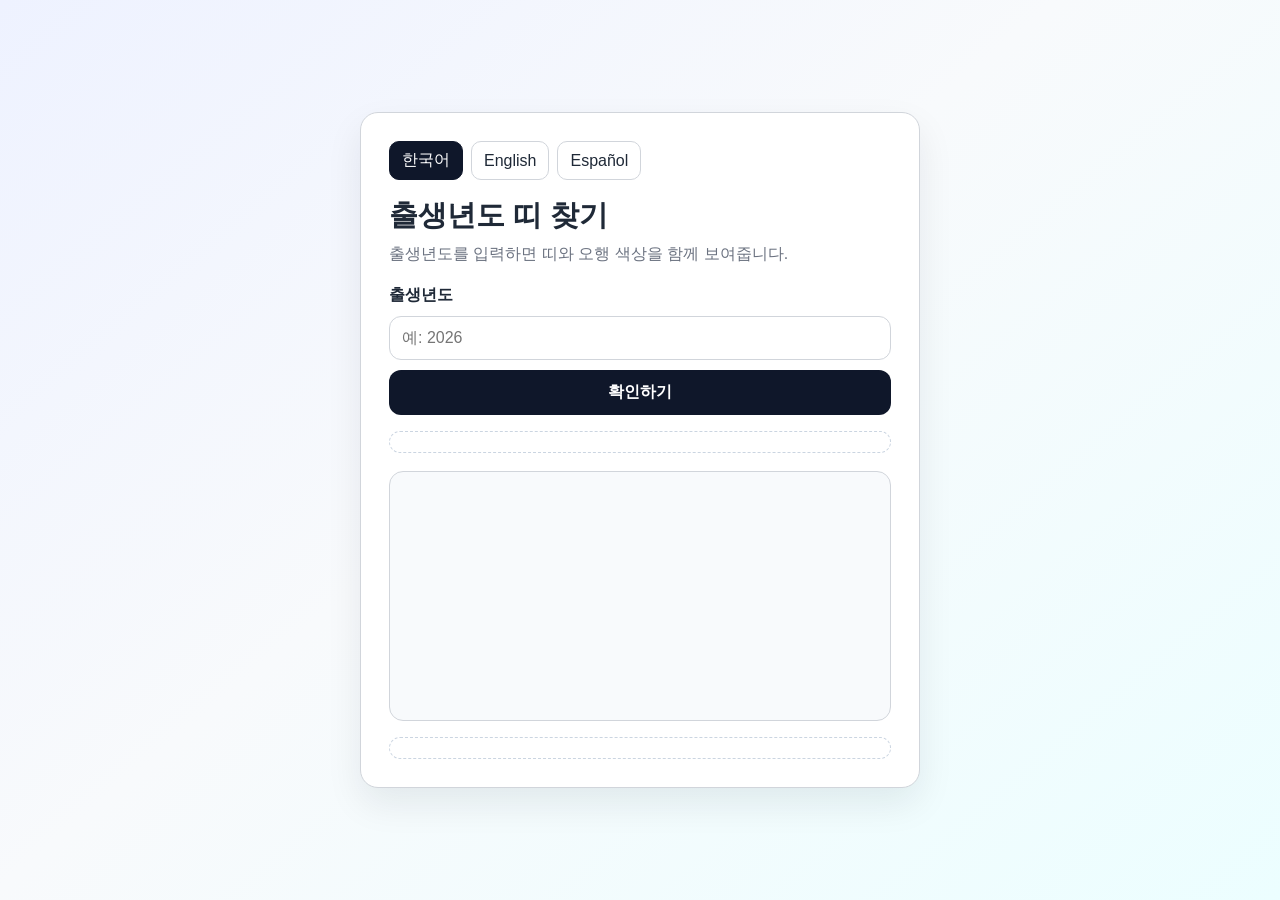
==== index.html @ 11c25127 "Add Google AdSense integration and ad slots" ====
<!doctype html>
<html lang="ko">
<head>
  <meta charset="UTF-8">
  <meta name="viewport" content="width=device-width, initial-scale=1.0">
  <meta name="google-adsense-account" content="ca-pub-1729963445470866">
  <script async src="https://pagead2.googlesyndication.com/pagead/js/adsbygoogle.js?client=ca-pub-1729963445470866" crossorigin="anonymous"></script>
  <title>띠 찾기</title>
  <link rel="stylesheet" href="style.css">
</head>
<body>
  <main class="app">
    <div class="lang-switch" role="group" aria-label="Language switcher">
      <button type="button" class="lang-btn active" data-lang="ko">한국어</button>
      <button type="button" class="lang-btn" data-lang="en">English</button>
      <button type="button" class="lang-btn" data-lang="es">Español</button>
    </div>

    <h1 id="titleText">출생년도 띠 찾기</h1>
    <p id="descText" class="desc">출생년도를 입력하면 띠와 오행 색상을 함께 보여줍니다.</p>

    <form id="zodiacForm" class="form">
      <label id="yearLabel" for="birthYear">출생년도</label>
      <input id="birthYear" name="birthYear" type="text" inputmode="numeric" placeholder="예: 2026" required>
      <button id="submitBtn" class="submit-btn" type="submit">확인하기</button>
    </form>

    <section class="ad-wrap" aria-label="Advertisement">
      <ins class="adsbygoogle"
           style="display:block"
           data-ad-client="ca-pub-1729963445470866"
           data-ad-slot="0000000000"
           data-ad-format="auto"
           data-full-width-responsive="true"></ins>
    </section>

    <section id="result" class="result" aria-live="polite"></section>

    <section class="ad-wrap" aria-label="Advertisement">
      <ins class="adsbygoogle"
           style="display:block"
           data-ad-client="ca-pub-1729963445470866"
           data-ad-slot="0000000000"
           data-ad-format="auto"
           data-full-width-responsive="true"></ins>
    </section>
  </main>

  <script src="main.js"></script>
</body>
</html>
---- style.css ----
:root {
  --bg: #f5f7fb;
  --card: #ffffff;
  --text: #1f2937;
  --muted: #6b7280;
  --line: #d1d5db;
}

* {
  box-sizing: border-box;
}

body {
  margin: 0;
  min-height: 100vh;
  display: grid;
  place-items: center;
  padding: 24px;
  font-family: "Noto Sans KR", sans-serif;
  color: var(--text);
  background: linear-gradient(140deg, #eef2ff, #f8fafc 45%, #ecfeff);
}

.app {
  width: min(560px, 100%);
  background: var(--card);
  border: 1px solid var(--line);
  border-radius: 18px;
  padding: 28px;
  box-shadow: 0 16px 36px rgba(15, 23, 42, 0.08);
}

.lang-switch {
  display: flex;
  gap: 8px;
  margin-bottom: 16px;
}

.lang-btn {
  font: inherit;
  border: 1px solid var(--line);
  background: #fff;
  color: var(--text);
  border-radius: 10px;
  padding: 8px 12px;
  cursor: pointer;
}

.lang-btn.active {
  background: #0f172a;
  color: #fff;
  border-color: #0f172a;
}

h1 {
  margin: 0 0 8px;
  font-size: 1.8rem;
}

.desc {
  margin: 0 0 20px;
  color: var(--muted);
}

.form {
  display: grid;
  gap: 10px;
}

label {
  font-weight: 600;
}

input,
.submit-btn {
  font: inherit;
  padding: 12px;
  border-radius: 12px;
}

input {
  border: 1px solid var(--line);
}

#birthYear::selection {
  background: #2563eb;
  color: #ffffff;
}

.submit-btn {
  border: none;
  background: #0f172a;
  color: #fff;
  font-weight: 700;
  cursor: pointer;
}

.result {
  margin-top: 18px;
  border: 1px solid var(--line);
  border-radius: 14px;
  min-height: 250px;
  padding: 16px;
  background: #f8fafc;
}

.result-content {
  display: grid;
  grid-template-columns: minmax(200px, 240px) 1fr;
  gap: 16px;
  align-items: center;
}

.animal-figure {
  width: 100%;
  aspect-ratio: 1 / 1;
  overflow: hidden;
  padding: 10px;
  border-radius: 16px;
  background: rgba(255, 255, 255, 0.95);
  border: 1px solid rgba(255, 255, 255, 0.9);
  box-shadow: 0 10px 20px rgba(15, 23, 42, 0.1);
}

.animal-figure img {
  width: 100%;
  height: 100%;
  object-fit: contain;
  object-position: center;
  display: block;
}

.zodiac-name {
  margin: 0;
  font-size: 1.35rem;
  font-weight: 700;
}

.result-meta {
  display: grid;
  gap: 8px;
}

.color-tag {
  margin-top: 8px;
  display: inline-block;
  padding: 6px 10px;
  border-radius: 999px;
  color: #fff;
  font-weight: 600;
}

.result small {
  display: block;
  color: var(--muted);
}

@media (max-width: 640px) {
  .result {
    min-height: 0;
  }

  .result-content {
    grid-template-columns: 1fr;
  }

  .animal-figure {
    max-width: 280px;
    margin-inline: auto;
  }
}

.ad-wrap {
  margin-top: 16px;
  padding: 10px;
  border: 1px dashed #cbd5e1;
  border-radius: 12px;
  background: rgba(255, 255, 255, 0.65);
}
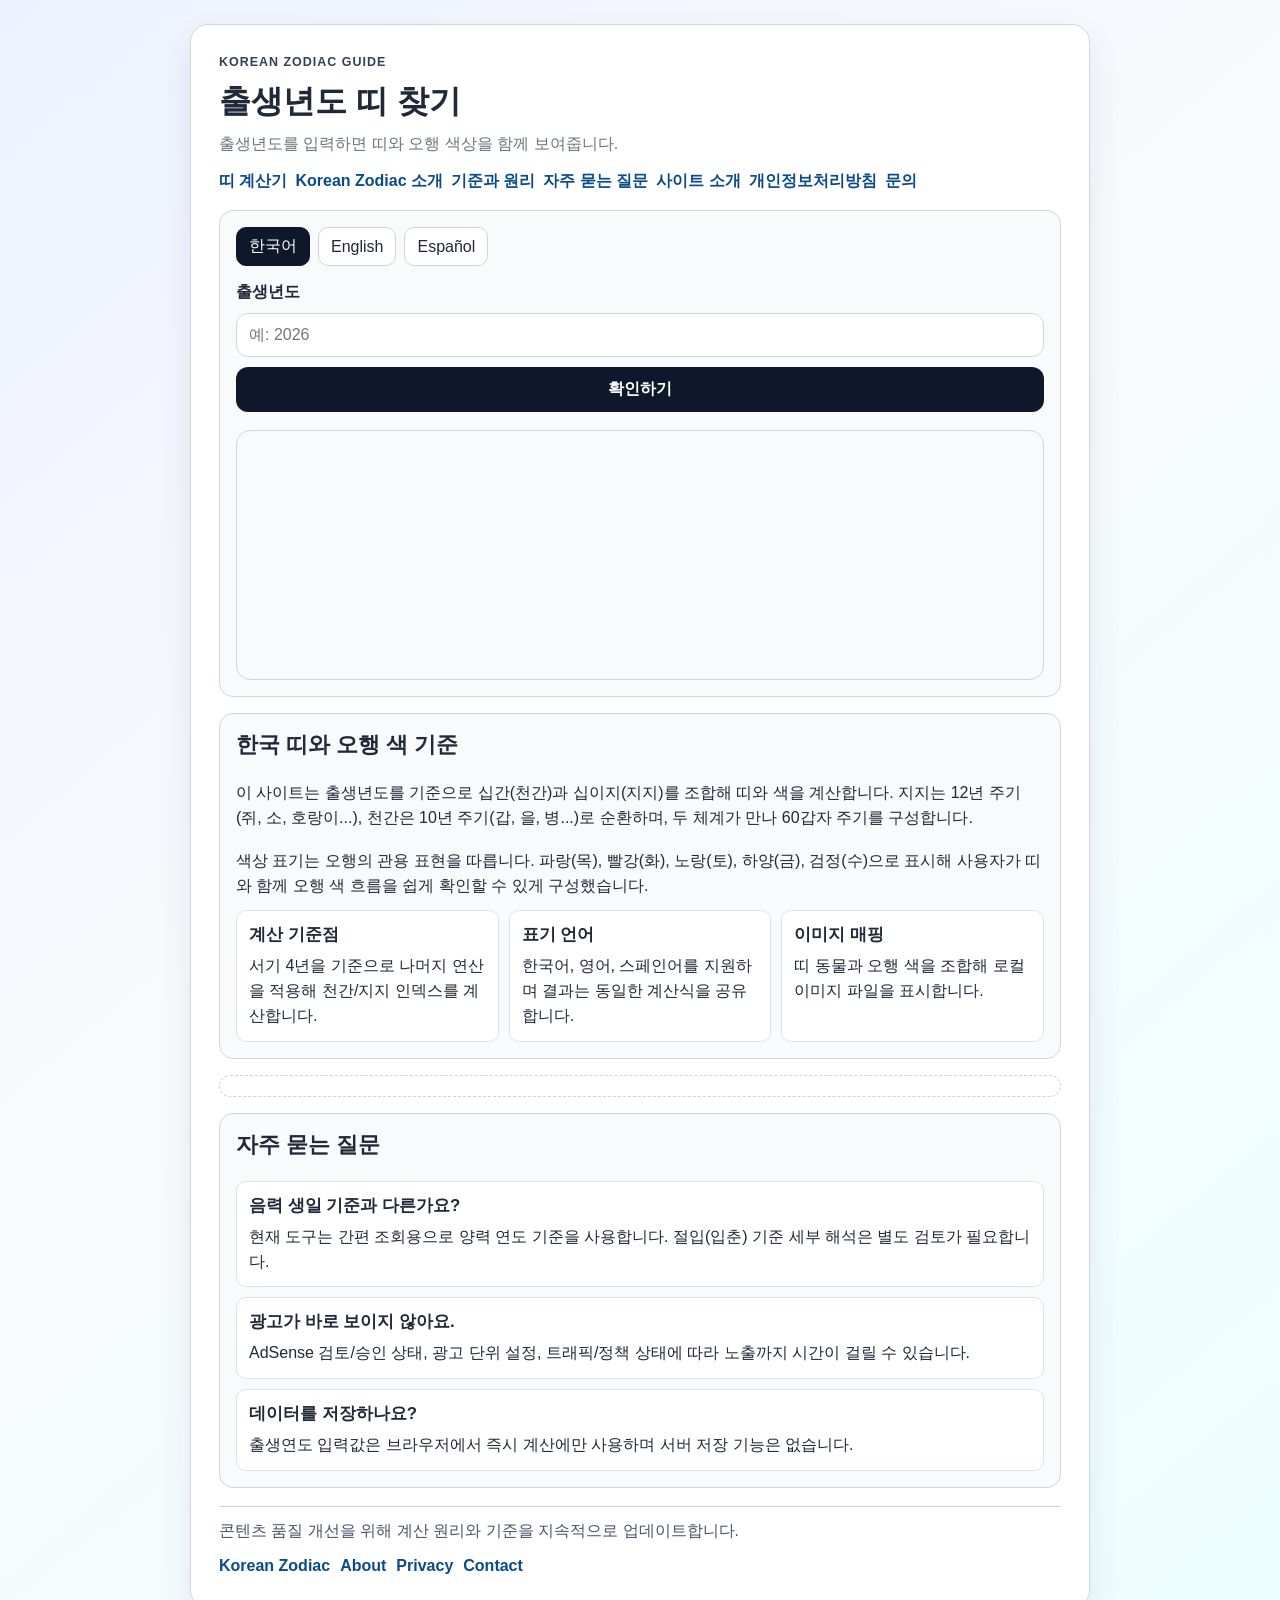
==== commit 7830d873: "Add Korean zodiac intro page and content quality pages" ====
--- a/index.html
+++ b/index.html
@@ -3,27 +3,71 @@
 <head>
   <meta charset="UTF-8">
   <meta name="viewport" content="width=device-width, initial-scale=1.0">
+  <meta name="description" content="출생연도로 한국 띠(12지)와 오행 색을 확인하고, 계산 원리와 기준 연도표까지 한 번에 보는 Korean Zodiac 안내 사이트입니다.">
   <meta name="google-adsense-account" content="ca-pub-1729963445470866">
   <script async src="https://pagead2.googlesyndication.com/pagead/js/adsbygoogle.js?client=ca-pub-1729963445470866" crossorigin="anonymous"></script>
-  <title>띠 찾기</title>
+  <title>한국 띠 찾기 | Korean Zodiac</title>
   <link rel="stylesheet" href="style.css">
 </head>
 <body>
   <main class="app">
-    <div class="lang-switch" role="group" aria-label="Language switcher">
-      <button type="button" class="lang-btn active" data-lang="ko">한국어</button>
-      <button type="button" class="lang-btn" data-lang="en">English</button>
-      <button type="button" class="lang-btn" data-lang="es">Español</button>
-    </div>
+    <header class="site-header">
+      <p class="eyebrow">Korean Zodiac Guide</p>
+      <h1 id="titleText">출생년도 띠 찾기</h1>
+      <p id="descText" class="desc">출생년도를 입력하면 띠와 오행 색상을 함께 보여줍니다.</p>
+      <nav class="top-nav" aria-label="Main">
+        <a href="#finder">띠 계산기</a>
+        <a href="korean-zodiac.html">Korean Zodiac 소개</a>
+        <a href="#guide">기준과 원리</a>
+        <a href="#faq">자주 묻는 질문</a>
+        <a href="about.html">사이트 소개</a>
+        <a href="privacy.html">개인정보처리방침</a>
+        <a href="contact.html">문의</a>
+      </nav>
+    </header>
 
-    <h1 id="titleText">출생년도 띠 찾기</h1>
-    <p id="descText" class="desc">출생년도를 입력하면 띠와 오행 색상을 함께 보여줍니다.</p>
+    <section id="finder" class="panel">
+      <div class="lang-switch" role="group" aria-label="Language switcher">
+        <button type="button" class="lang-btn active" data-lang="ko">한국어</button>
+        <button type="button" class="lang-btn" data-lang="en">English</button>
+        <button type="button" class="lang-btn" data-lang="es">Español</button>
+      </div>
 
-    <form id="zodiacForm" class="form">
-      <label id="yearLabel" for="birthYear">출생년도</label>
-      <input id="birthYear" name="birthYear" type="text" inputmode="numeric" placeholder="예: 2026" required>
-      <button id="submitBtn" class="submit-btn" type="submit">확인하기</button>
-    </form>
+      <form id="zodiacForm" class="form">
+        <label id="yearLabel" for="birthYear">출생년도</label>
+        <input id="birthYear" name="birthYear" type="text" inputmode="numeric" placeholder="예: 2026" required>
+        <button id="submitBtn" class="submit-btn" type="submit">확인하기</button>
+      </form>
+
+      <section id="result" class="result" aria-live="polite"></section>
+    </section>
+
+    <section id="guide" class="panel info-block">
+      <h2>한국 띠와 오행 색 기준</h2>
+      <p>
+        이 사이트는 출생년도를 기준으로 십간(천간)과 십이지(지지)를 조합해 띠와 색을 계산합니다.
+        지지는 12년 주기(쥐, 소, 호랑이...), 천간은 10년 주기(갑, 을, 병...)로 순환하며,
+        두 체계가 만나 60갑자 주기를 구성합니다.
+      </p>
+      <p>
+        색상 표기는 오행의 관용 표현을 따릅니다. 파랑(목), 빨강(화), 노랑(토), 하양(금), 검정(수)으로
+        표시해 사용자가 띠와 함께 오행 색 흐름을 쉽게 확인할 수 있게 구성했습니다.
+      </p>
+      <div class="mini-grid">
+        <article>
+          <h3>계산 기준점</h3>
+          <p>서기 4년을 기준으로 나머지 연산을 적용해 천간/지지 인덱스를 계산합니다.</p>
+        </article>
+        <article>
+          <h3>표기 언어</h3>
+          <p>한국어, 영어, 스페인어를 지원하며 결과는 동일한 계산식을 공유합니다.</p>
+        </article>
+        <article>
+          <h3>이미지 매핑</h3>
+          <p>띠 동물과 오행 색을 조합해 로컬 이미지 파일을 표시합니다.</p>
+        </article>
+      </div>
+    </section>
 
     <section class="ad-wrap" aria-label="Advertisement">
       <ins class="adsbygoogle"
@@ -34,16 +78,33 @@
            data-full-width-responsive="true"></ins>
     </section>
 
-    <section id="result" class="result" aria-live="polite"></section>
+    <section id="faq" class="panel info-block">
+      <h2>자주 묻는 질문</h2>
+      <div class="faq-list">
+        <article>
+          <h3>음력 생일 기준과 다른가요?</h3>
+          <p>현재 도구는 간편 조회용으로 양력 연도 기준을 사용합니다. 절입(입춘) 기준 세부 해석은 별도 검토가 필요합니다.</p>
+        </article>
+        <article>
+          <h3>광고가 바로 보이지 않아요.</h3>
+          <p>AdSense 검토/승인 상태, 광고 단위 설정, 트래픽/정책 상태에 따라 노출까지 시간이 걸릴 수 있습니다.</p>
+        </article>
+        <article>
+          <h3>데이터를 저장하나요?</h3>
+          <p>출생연도 입력값은 브라우저에서 즉시 계산에만 사용하며 서버 저장 기능은 없습니다.</p>
+        </article>
+      </div>
+    </section>
 
-    <section class="ad-wrap" aria-label="Advertisement">
-      <ins class="adsbygoogle"
-           style="display:block"
-           data-ad-client="ca-pub-1729963445470866"
-           data-ad-slot="0000000000"
-           data-ad-format="auto"
-           data-full-width-responsive="true"></ins>
-    </section>
+    <footer class="site-footer">
+      <p>콘텐츠 품질 개선을 위해 계산 원리와 기준을 지속적으로 업데이트합니다.</p>
+      <p>
+        <a href="korean-zodiac.html">Korean Zodiac</a>
+        <a href="about.html">About</a>
+        <a href="privacy.html">Privacy</a>
+        <a href="contact.html">Contact</a>
+      </p>
+    </footer>
   </main>
 
   <script src="main.js"></script>
--- a/style.css
+++ b/style.css
@@ -4,6 +4,8 @@
   --text: #1f2937;
   --muted: #6b7280;
   --line: #d1d5db;
+  --primary: #0f172a;
+  --soft: #f8fafc;
 }
 
 * {
@@ -13,8 +15,6 @@
 body {
   margin: 0;
   min-height: 100vh;
-  display: grid;
-  place-items: center;
   padding: 24px;
   font-family: "Noto Sans KR", sans-serif;
   color: var(--text);
@@ -22,12 +22,72 @@
 }
 
 .app {
-  width: min(560px, 100%);
+  width: min(900px, 100%);
+  margin: 0 auto;
   background: var(--card);
   border: 1px solid var(--line);
   border-radius: 18px;
   padding: 28px;
   box-shadow: 0 16px 36px rgba(15, 23, 42, 0.08);
+}
+
+.site-header {
+  margin-bottom: 18px;
+}
+
+.eyebrow {
+  margin: 0 0 8px;
+  font-size: 0.78rem;
+  letter-spacing: 0.08em;
+  text-transform: uppercase;
+  color: #334155;
+  font-weight: 700;
+}
+
+h1 {
+  margin: 0 0 8px;
+  font-size: 2rem;
+}
+
+h2 {
+  margin: 0 0 10px;
+  font-size: 1.35rem;
+}
+
+h3 {
+  margin: 0 0 8px;
+  font-size: 1.05rem;
+}
+
+p {
+  margin: 0;
+  line-height: 1.55;
+}
+
+.desc {
+  margin: 0 0 14px;
+  color: var(--muted);
+}
+
+.top-nav {
+  display: flex;
+  flex-wrap: wrap;
+  gap: 8px;
+}
+
+.top-nav a,
+.site-footer a {
+  text-decoration: none;
+  color: #0b4a8b;
+  font-weight: 600;
+}
+
+.panel {
+  border: 1px solid var(--line);
+  border-radius: 14px;
+  background: var(--soft);
+  padding: 16px;
+  margin-top: 16px;
 }
 
 .lang-switch {
@@ -47,19 +107,9 @@
 }
 
 .lang-btn.active {
-  background: #0f172a;
+  background: var(--primary);
   color: #fff;
-  border-color: #0f172a;
-}
-
-h1 {
-  margin: 0 0 8px;
-  font-size: 1.8rem;
-}
-
-.desc {
-  margin: 0 0 20px;
-  color: var(--muted);
+  border-color: var(--primary);
 }
 
 .form {
@@ -89,7 +139,7 @@
 
 .submit-btn {
   border: none;
-  background: #0f172a;
+  background: var(--primary);
   color: #fff;
   font-weight: 700;
   cursor: pointer;
@@ -106,7 +156,7 @@
 
 .result-content {
   display: grid;
-  grid-template-columns: minmax(200px, 240px) 1fr;
+  grid-template-columns: minmax(220px, 260px) 1fr;
   gap: 16px;
   align-items: center;
 }
@@ -155,19 +205,32 @@
   color: var(--muted);
 }
 
-@media (max-width: 640px) {
-  .result {
-    min-height: 0;
-  }
-
-  .result-content {
-    grid-template-columns: 1fr;
-  }
-
-  .animal-figure {
-    max-width: 280px;
-    margin-inline: auto;
-  }
+.info-block {
+  display: grid;
+  gap: 12px;
+}
+
+.info-block p + p {
+  margin-top: 6px;
+}
+
+.mini-grid {
+  display: grid;
+  gap: 10px;
+  grid-template-columns: repeat(3, minmax(0, 1fr));
+}
+
+.mini-grid article,
+.faq-list article {
+  border: 1px solid #dbe3ef;
+  background: #ffffff;
+  border-radius: 10px;
+  padding: 12px;
+}
+
+.faq-list {
+  display: grid;
+  gap: 10px;
 }
 
 .ad-wrap {
@@ -177,3 +240,57 @@
   border-radius: 12px;
   background: rgba(255, 255, 255, 0.65);
 }
+
+.site-footer {
+  margin-top: 18px;
+  padding-top: 12px;
+  border-top: 1px solid var(--line);
+  display: grid;
+  gap: 10px;
+}
+
+.site-footer p {
+  display: flex;
+  flex-wrap: wrap;
+  gap: 10px;
+  color: #475569;
+}
+
+.muted {
+  color: var(--muted);
+}
+
+.subpage h1 {
+  margin-bottom: 10px;
+}
+
+@media (max-width: 760px) {
+  body {
+    padding: 12px;
+  }
+
+  .app {
+    padding: 18px;
+  }
+
+  h1 {
+    font-size: 1.6rem;
+  }
+
+  .result {
+    min-height: 0;
+  }
+
+  .result-content {
+    grid-template-columns: 1fr;
+  }
+
+  .animal-figure {
+    max-width: 320px;
+    margin-inline: auto;
+  }
+
+  .mini-grid {
+    grid-template-columns: 1fr;
+  }
+}
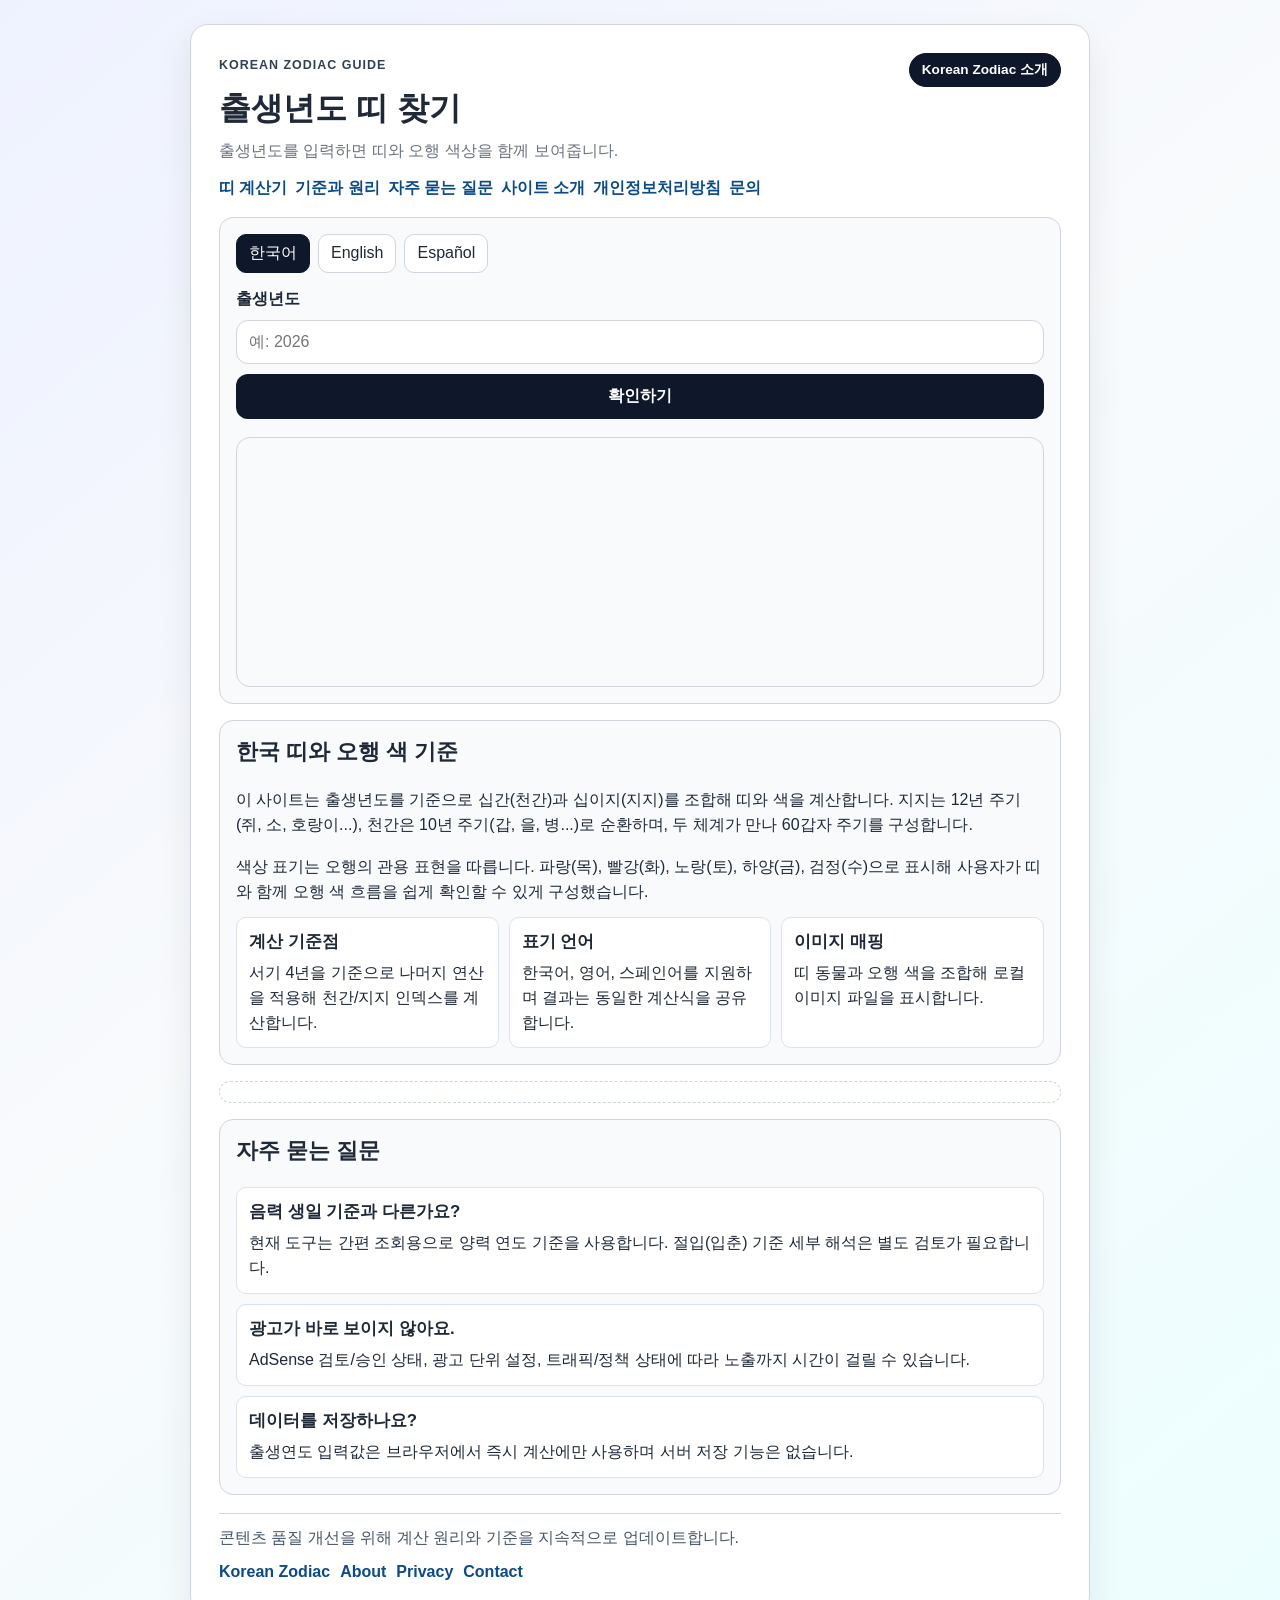
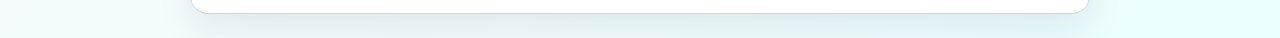
==== commit fded5802: "Move Korean zodiac intro link to top-right header" ====
--- a/index.html
+++ b/index.html
@@ -12,12 +12,14 @@
 <body>
   <main class="app">
     <header class="site-header">
-      <p class="eyebrow">Korean Zodiac Guide</p>
+      <div class="header-top">
+        <p class="eyebrow">Korean Zodiac Guide</p>
+        <a class="top-corner-link" href="korean-zodiac.html">Korean Zodiac 소개</a>
+      </div>
       <h1 id="titleText">출생년도 띠 찾기</h1>
       <p id="descText" class="desc">출생년도를 입력하면 띠와 오행 색상을 함께 보여줍니다.</p>
       <nav class="top-nav" aria-label="Main">
         <a href="#finder">띠 계산기</a>
-        <a href="korean-zodiac.html">Korean Zodiac 소개</a>
         <a href="#guide">기준과 원리</a>
         <a href="#faq">자주 묻는 질문</a>
         <a href="about.html">사이트 소개</a>
--- a/style.css
+++ b/style.css
@@ -35,6 +35,13 @@
   margin-bottom: 18px;
 }
 
+.header-top {
+  display: flex;
+  justify-content: space-between;
+  align-items: center;
+  gap: 12px;
+}
+
 .eyebrow {
   margin: 0 0 8px;
   font-size: 0.78rem;
@@ -80,6 +87,18 @@
   text-decoration: none;
   color: #0b4a8b;
   font-weight: 600;
+}
+
+.top-corner-link {
+  text-decoration: none;
+  color: #ffffff;
+  background: #0f172a;
+  border: 1px solid #0f172a;
+  border-radius: 999px;
+  padding: 7px 12px;
+  font-weight: 700;
+  font-size: 0.85rem;
+  white-space: nowrap;
 }
 
 .panel {
@@ -277,6 +296,11 @@
     font-size: 1.6rem;
   }
 
+  .header-top {
+    flex-direction: column;
+    align-items: flex-start;
+  }
+
   .result {
     min-height: 0;
   }
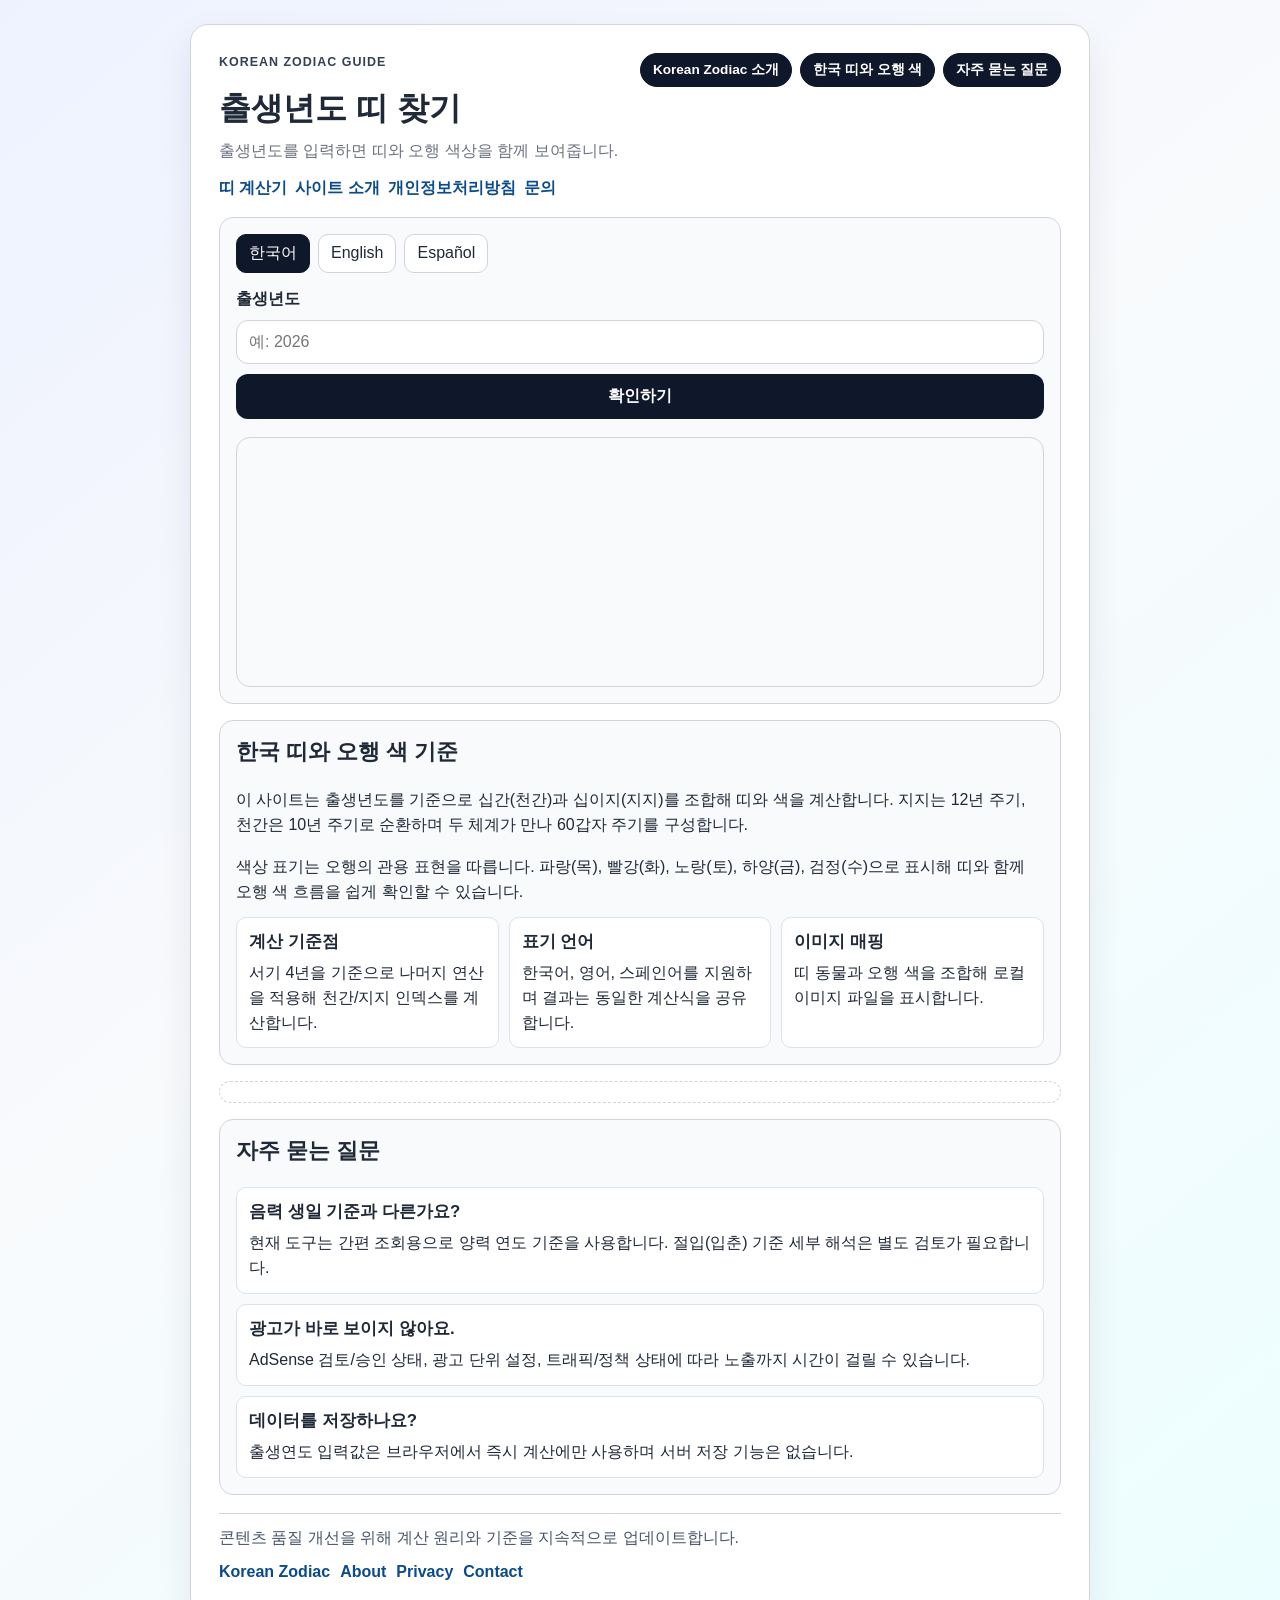
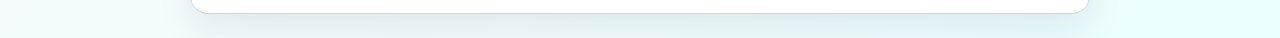
==== commit 60f70bf6: "Add multilingual top-right quick links for guide and FAQ" ====
--- a/index.html
+++ b/index.html
@@ -14,17 +14,19 @@
     <header class="site-header">
       <div class="header-top">
         <p class="eyebrow">Korean Zodiac Guide</p>
-        <a class="top-corner-link" href="korean-zodiac.html">Korean Zodiac 소개</a>
+        <div class="top-quick-links">
+          <a id="topIntroLink" class="top-corner-link" href="korean-zodiac.html">Korean Zodiac 소개</a>
+          <a id="topGuideLink" class="top-corner-link" href="#guide">한국 띠와 오행 색</a>
+          <a id="topFaqLink" class="top-corner-link" href="#faq">자주 묻는 질문</a>
+        </div>
       </div>
       <h1 id="titleText">출생년도 띠 찾기</h1>
       <p id="descText" class="desc">출생년도를 입력하면 띠와 오행 색상을 함께 보여줍니다.</p>
       <nav class="top-nav" aria-label="Main">
-        <a href="#finder">띠 계산기</a>
-        <a href="#guide">기준과 원리</a>
-        <a href="#faq">자주 묻는 질문</a>
-        <a href="about.html">사이트 소개</a>
-        <a href="privacy.html">개인정보처리방침</a>
-        <a href="contact.html">문의</a>
+        <a id="topNavFinder" href="#finder">띠 계산기</a>
+        <a id="topNavAbout" href="about.html">사이트 소개</a>
+        <a id="topNavPrivacy" href="privacy.html">개인정보처리방침</a>
+        <a id="topNavContact" href="contact.html">문의</a>
       </nav>
     </header>
 
@@ -45,28 +47,25 @@
     </section>
 
     <section id="guide" class="panel info-block">
-      <h2>한국 띠와 오행 색 기준</h2>
-      <p>
+      <h2 id="guideTitle">한국 띠와 오행 색 기준</h2>
+      <p id="guideP1">
         이 사이트는 출생년도를 기준으로 십간(천간)과 십이지(지지)를 조합해 띠와 색을 계산합니다.
-        지지는 12년 주기(쥐, 소, 호랑이...), 천간은 10년 주기(갑, 을, 병...)로 순환하며,
-        두 체계가 만나 60갑자 주기를 구성합니다.
       </p>
-      <p>
-        색상 표기는 오행의 관용 표현을 따릅니다. 파랑(목), 빨강(화), 노랑(토), 하양(금), 검정(수)으로
-        표시해 사용자가 띠와 함께 오행 색 흐름을 쉽게 확인할 수 있게 구성했습니다.
+      <p id="guideP2">
+        색상 표기는 오행의 관용 표현을 따릅니다.
       </p>
       <div class="mini-grid">
         <article>
-          <h3>계산 기준점</h3>
-          <p>서기 4년을 기준으로 나머지 연산을 적용해 천간/지지 인덱스를 계산합니다.</p>
+          <h3 id="guideCard1Title">계산 기준점</h3>
+          <p id="guideCard1Body">서기 4년을 기준으로 나머지 연산을 적용해 천간/지지 인덱스를 계산합니다.</p>
         </article>
         <article>
-          <h3>표기 언어</h3>
-          <p>한국어, 영어, 스페인어를 지원하며 결과는 동일한 계산식을 공유합니다.</p>
+          <h3 id="guideCard2Title">표기 언어</h3>
+          <p id="guideCard2Body">한국어, 영어, 스페인어를 지원하며 결과는 동일한 계산식을 공유합니다.</p>
         </article>
         <article>
-          <h3>이미지 매핑</h3>
-          <p>띠 동물과 오행 색을 조합해 로컬 이미지 파일을 표시합니다.</p>
+          <h3 id="guideCard3Title">이미지 매핑</h3>
+          <p id="guideCard3Body">띠 동물과 오행 색을 조합해 로컬 이미지 파일을 표시합니다.</p>
         </article>
       </div>
     </section>
@@ -81,30 +80,30 @@
     </section>
 
     <section id="faq" class="panel info-block">
-      <h2>자주 묻는 질문</h2>
+      <h2 id="faqTitle">자주 묻는 질문</h2>
       <div class="faq-list">
         <article>
-          <h3>음력 생일 기준과 다른가요?</h3>
-          <p>현재 도구는 간편 조회용으로 양력 연도 기준을 사용합니다. 절입(입춘) 기준 세부 해석은 별도 검토가 필요합니다.</p>
+          <h3 id="faqQ1">음력 생일 기준과 다른가요?</h3>
+          <p id="faqA1">현재 도구는 간편 조회용으로 양력 연도 기준을 사용합니다. 절입(입춘) 기준 세부 해석은 별도 검토가 필요합니다.</p>
         </article>
         <article>
-          <h3>광고가 바로 보이지 않아요.</h3>
-          <p>AdSense 검토/승인 상태, 광고 단위 설정, 트래픽/정책 상태에 따라 노출까지 시간이 걸릴 수 있습니다.</p>
+          <h3 id="faqQ2">광고가 바로 보이지 않아요.</h3>
+          <p id="faqA2">AdSense 검토/승인 상태, 광고 단위 설정, 트래픽/정책 상태에 따라 노출까지 시간이 걸릴 수 있습니다.</p>
         </article>
         <article>
-          <h3>데이터를 저장하나요?</h3>
-          <p>출생연도 입력값은 브라우저에서 즉시 계산에만 사용하며 서버 저장 기능은 없습니다.</p>
+          <h3 id="faqQ3">데이터를 저장하나요?</h3>
+          <p id="faqA3">출생연도 입력값은 브라우저에서 즉시 계산에만 사용하며 서버 저장 기능은 없습니다.</p>
         </article>
       </div>
     </section>
 
     <footer class="site-footer">
-      <p>콘텐츠 품질 개선을 위해 계산 원리와 기준을 지속적으로 업데이트합니다.</p>
+      <p id="footerNote">콘텐츠 품질 개선을 위해 계산 원리와 기준을 지속적으로 업데이트합니다.</p>
       <p>
-        <a href="korean-zodiac.html">Korean Zodiac</a>
-        <a href="about.html">About</a>
-        <a href="privacy.html">Privacy</a>
-        <a href="contact.html">Contact</a>
+        <a id="footerKoreanZodiac" href="korean-zodiac.html">Korean Zodiac</a>
+        <a id="footerAbout" href="about.html">About</a>
+        <a id="footerPrivacy" href="privacy.html">Privacy</a>
+        <a id="footerContact" href="contact.html">Contact</a>
       </p>
     </footer>
   </main>
--- a/style.css
+++ b/style.css
@@ -38,8 +38,15 @@
 .header-top {
   display: flex;
   justify-content: space-between;
-  align-items: center;
+  align-items: flex-start;
   gap: 12px;
+}
+
+.top-quick-links {
+  display: flex;
+  flex-wrap: wrap;
+  justify-content: flex-end;
+  gap: 8px;
 }
 
 .eyebrow {
@@ -301,6 +308,10 @@
     align-items: flex-start;
   }
 
+  .top-quick-links {
+    justify-content: flex-start;
+  }
+
   .result {
     min-height: 0;
   }
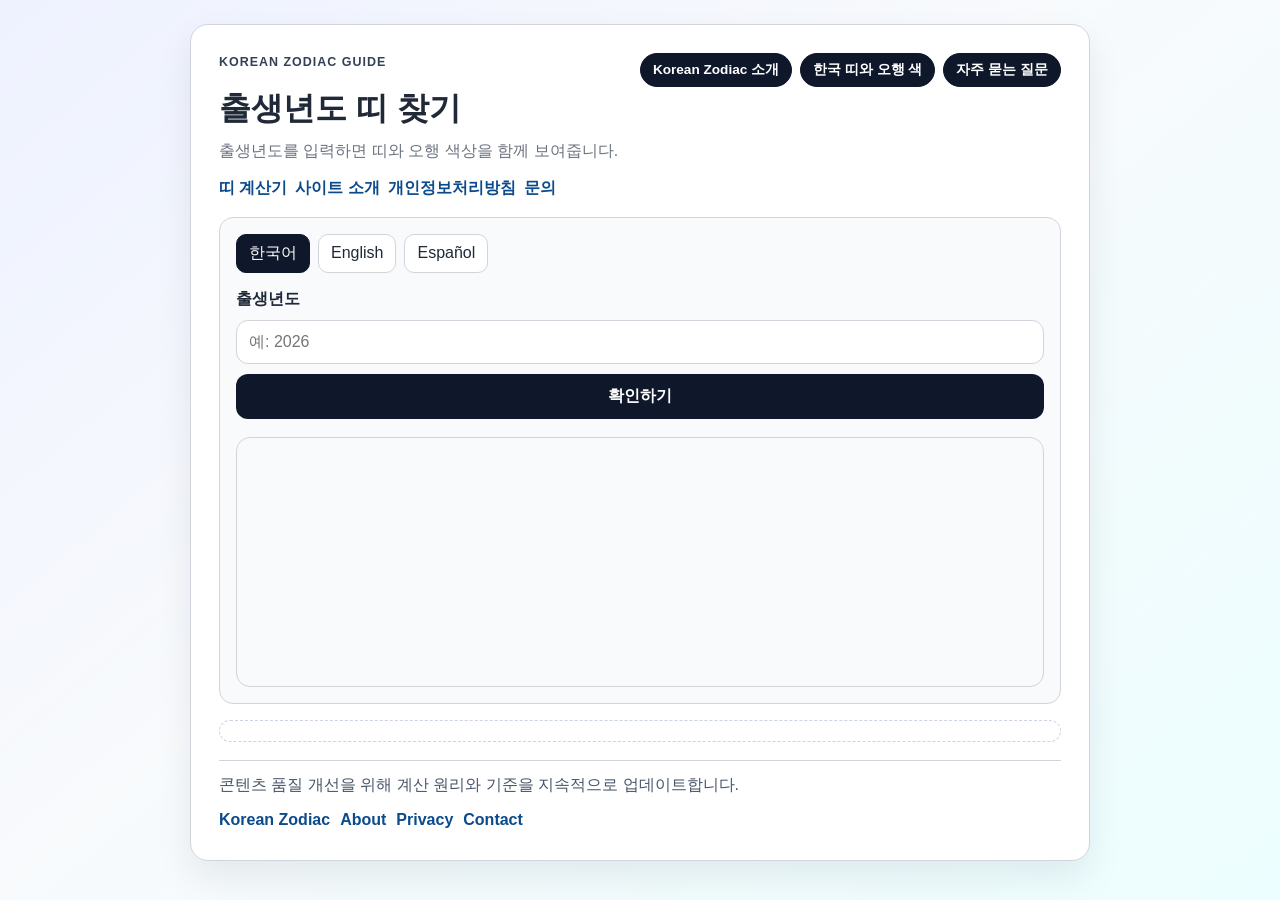
==== commit 79b9c16f: "Split guide and FAQ into dedicated pages with multilingual support" ====
--- a/index.html
+++ b/index.html
@@ -16,8 +16,8 @@
         <p class="eyebrow">Korean Zodiac Guide</p>
         <div class="top-quick-links">
           <a id="topIntroLink" class="top-corner-link" href="korean-zodiac.html">Korean Zodiac 소개</a>
-          <a id="topGuideLink" class="top-corner-link" href="#guide">한국 띠와 오행 색</a>
-          <a id="topFaqLink" class="top-corner-link" href="#faq">자주 묻는 질문</a>
+          <a id="topGuideLink" class="top-corner-link" href="guide.html">한국 띠와 오행 색</a>
+          <a id="topFaqLink" class="top-corner-link" href="faq.html">자주 묻는 질문</a>
         </div>
       </div>
       <h1 id="titleText">출생년도 띠 찾기</h1>
@@ -46,30 +46,6 @@
       <section id="result" class="result" aria-live="polite"></section>
     </section>
 
-    <section id="guide" class="panel info-block">
-      <h2 id="guideTitle">한국 띠와 오행 색 기준</h2>
-      <p id="guideP1">
-        이 사이트는 출생년도를 기준으로 십간(천간)과 십이지(지지)를 조합해 띠와 색을 계산합니다.
-      </p>
-      <p id="guideP2">
-        색상 표기는 오행의 관용 표현을 따릅니다.
-      </p>
-      <div class="mini-grid">
-        <article>
-          <h3 id="guideCard1Title">계산 기준점</h3>
-          <p id="guideCard1Body">서기 4년을 기준으로 나머지 연산을 적용해 천간/지지 인덱스를 계산합니다.</p>
-        </article>
-        <article>
-          <h3 id="guideCard2Title">표기 언어</h3>
-          <p id="guideCard2Body">한국어, 영어, 스페인어를 지원하며 결과는 동일한 계산식을 공유합니다.</p>
-        </article>
-        <article>
-          <h3 id="guideCard3Title">이미지 매핑</h3>
-          <p id="guideCard3Body">띠 동물과 오행 색을 조합해 로컬 이미지 파일을 표시합니다.</p>
-        </article>
-      </div>
-    </section>
-
     <section class="ad-wrap" aria-label="Advertisement">
       <ins class="adsbygoogle"
            style="display:block"
@@ -77,24 +53,6 @@
            data-ad-slot="0000000000"
            data-ad-format="auto"
            data-full-width-responsive="true"></ins>
-    </section>
-
-    <section id="faq" class="panel info-block">
-      <h2 id="faqTitle">자주 묻는 질문</h2>
-      <div class="faq-list">
-        <article>
-          <h3 id="faqQ1">음력 생일 기준과 다른가요?</h3>
-          <p id="faqA1">현재 도구는 간편 조회용으로 양력 연도 기준을 사용합니다. 절입(입춘) 기준 세부 해석은 별도 검토가 필요합니다.</p>
-        </article>
-        <article>
-          <h3 id="faqQ2">광고가 바로 보이지 않아요.</h3>
-          <p id="faqA2">AdSense 검토/승인 상태, 광고 단위 설정, 트래픽/정책 상태에 따라 노출까지 시간이 걸릴 수 있습니다.</p>
-        </article>
-        <article>
-          <h3 id="faqQ3">데이터를 저장하나요?</h3>
-          <p id="faqA3">출생연도 입력값은 브라우저에서 즉시 계산에만 사용하며 서버 저장 기능은 없습니다.</p>
-        </article>
-      </div>
     </section>
 
     <footer class="site-footer">
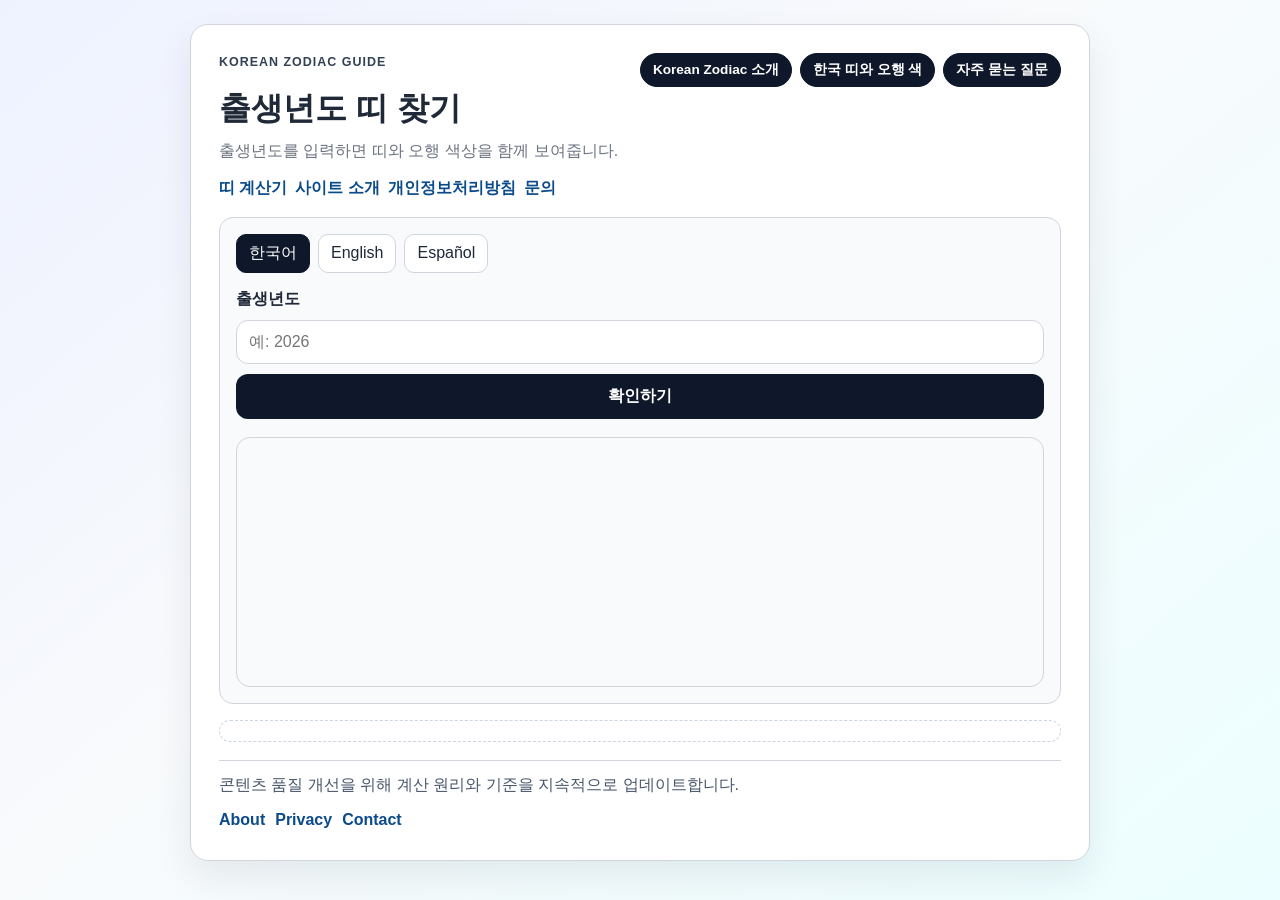
==== commit b470339f: "Add multilingual support to info pages and update footer links" ====
--- a/index.html
+++ b/index.html
@@ -58,7 +58,6 @@
     <footer class="site-footer">
       <p id="footerNote">콘텐츠 품질 개선을 위해 계산 원리와 기준을 지속적으로 업데이트합니다.</p>
       <p>
-        <a id="footerKoreanZodiac" href="korean-zodiac.html">Korean Zodiac</a>
         <a id="footerAbout" href="about.html">About</a>
         <a id="footerPrivacy" href="privacy.html">Privacy</a>
         <a id="footerContact" href="contact.html">Contact</a>
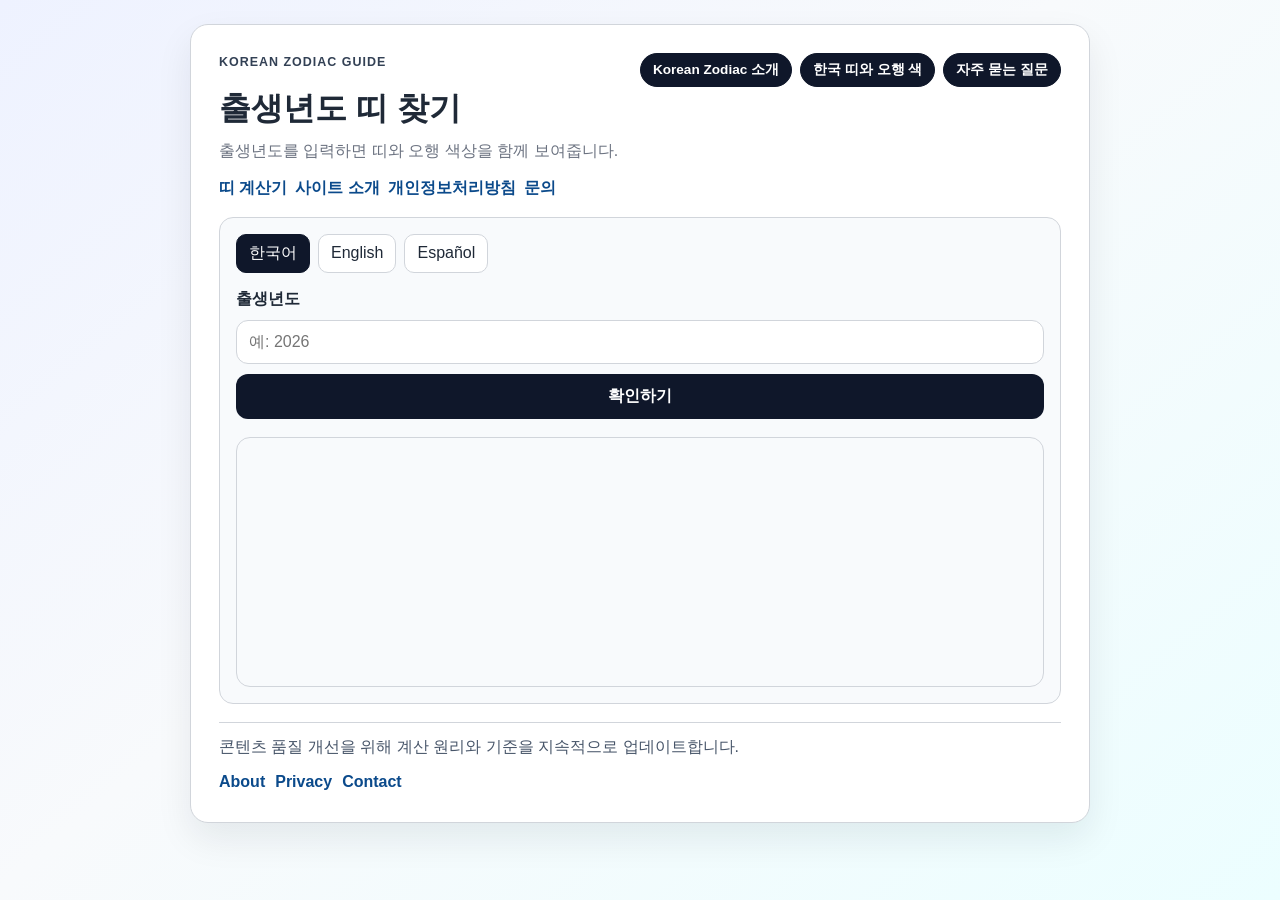
==== commit 88f44ba9: "Fix AdSense policy compliance for low-content screens" ====
--- a/index.html
+++ b/index.html
@@ -46,7 +46,7 @@
       <section id="result" class="result" aria-live="polite"></section>
     </section>
 
-    <section class="ad-wrap" aria-label="Advertisement">
+    <section id="mainAdWrap" class="ad-wrap" aria-label="Advertisement" hidden>
       <ins class="adsbygoogle"
            style="display:block"
            data-ad-client="ca-pub-1729963445470866"
--- a/style.css
+++ b/style.css
@@ -217,6 +217,29 @@
   gap: 8px;
 }
 
+.zodiac-meaning {
+  margin: 0;
+  font-weight: 600;
+  color: #334155;
+}
+
+.zodiac-traits {
+  display: flex;
+  flex-wrap: wrap;
+  gap: 6px;
+}
+
+.trait-chip {
+  display: inline-block;
+  padding: 4px 8px;
+  border-radius: 999px;
+  border: 1px solid #cbd5e1;
+  background: #ffffff;
+  color: #334155;
+  font-size: 0.82rem;
+  font-weight: 600;
+}
+
 .color-tag {
   margin-top: 8px;
   display: inline-block;
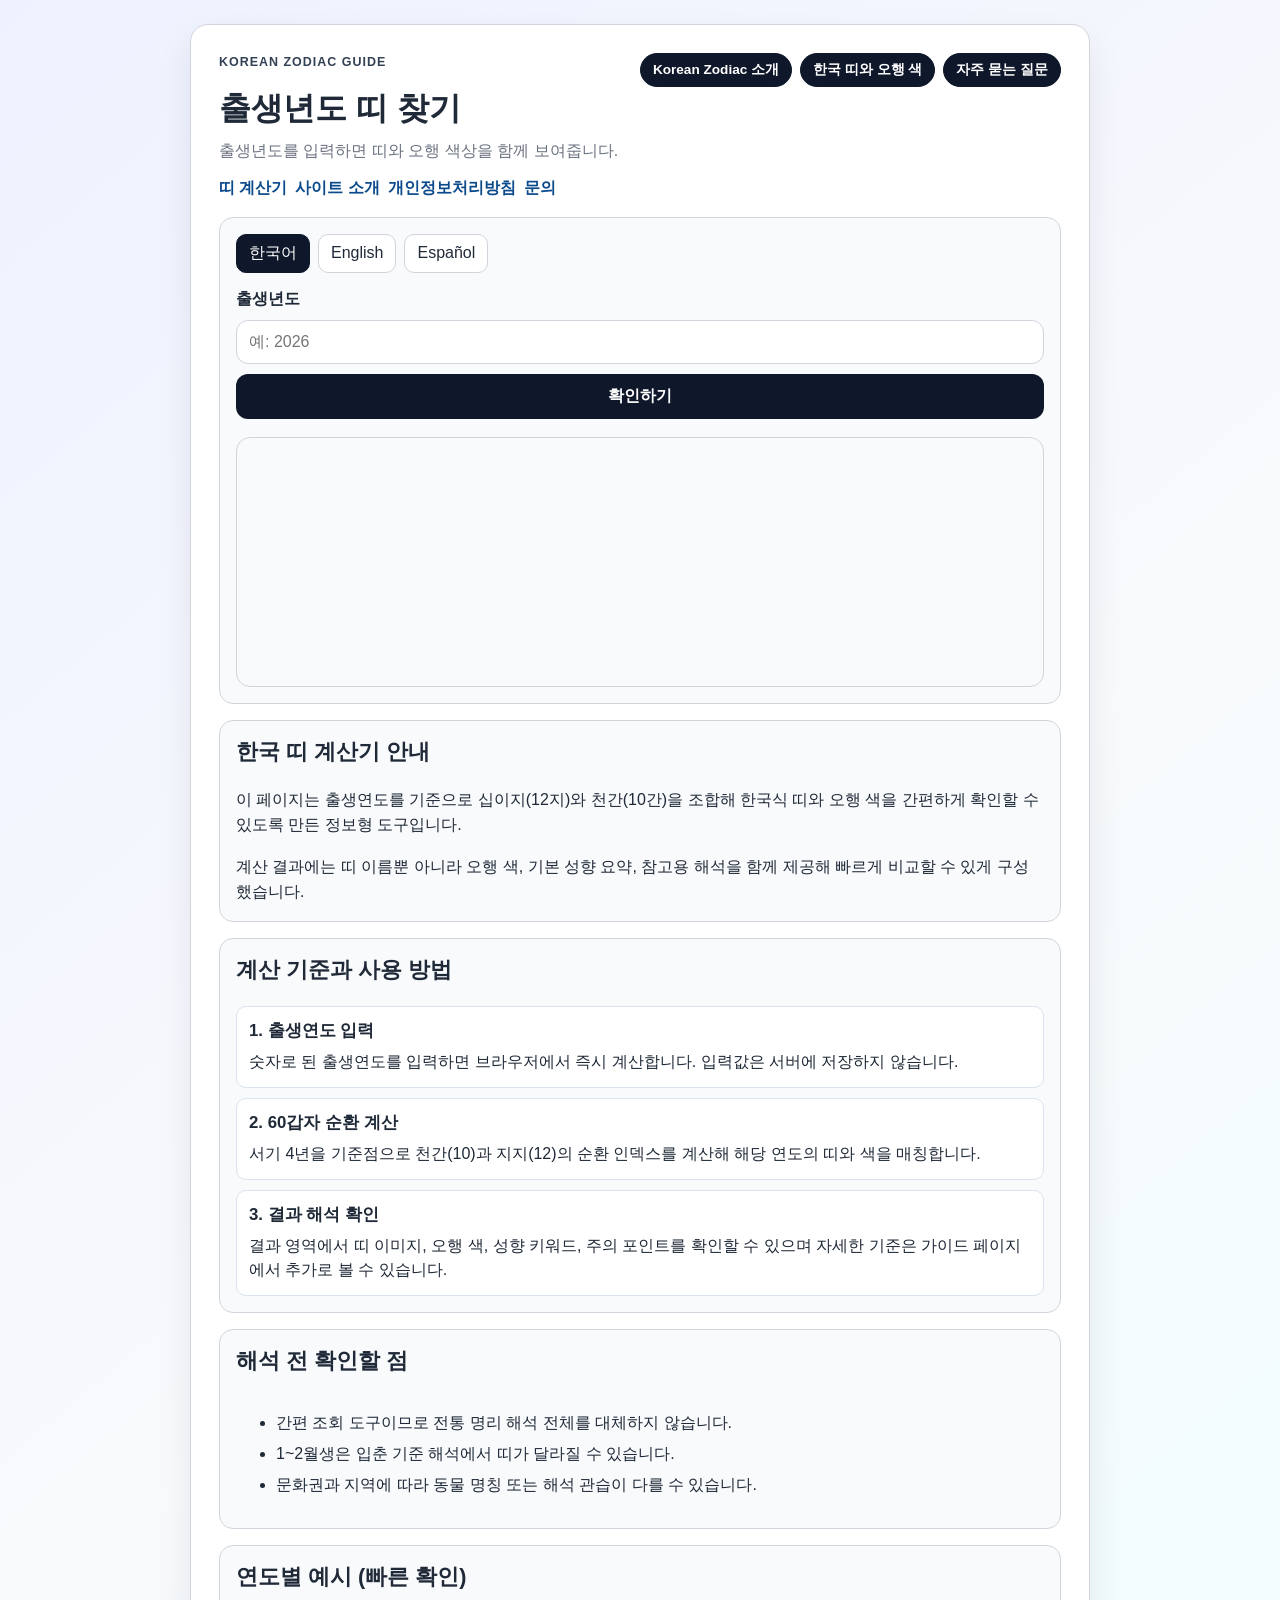
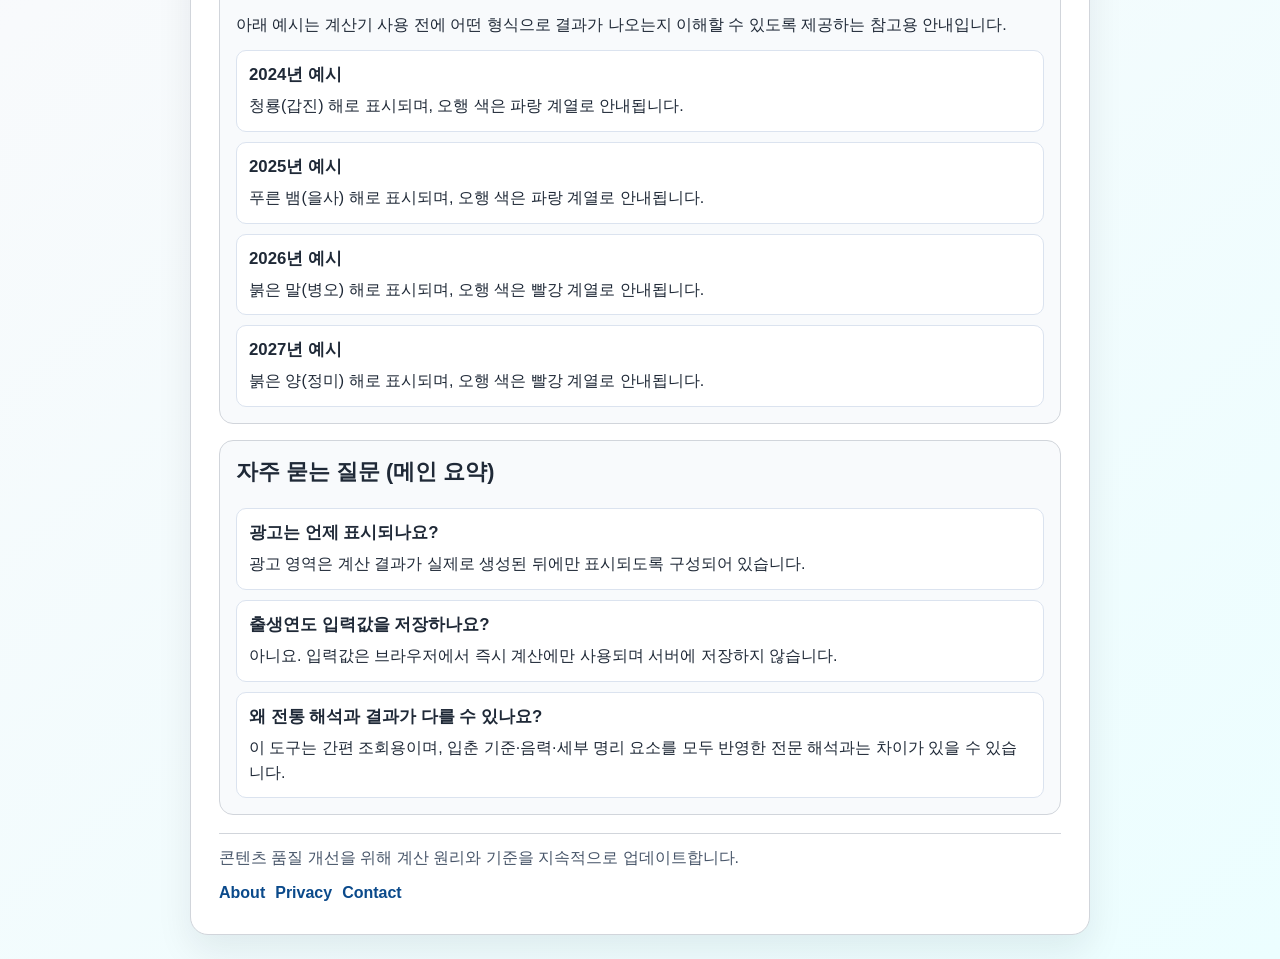
==== commit 4be0e8f0: "Improve homepage content for AdSense review readiness" ====
--- a/index.html
+++ b/index.html
@@ -46,13 +46,81 @@
       <section id="result" class="result" aria-live="polite"></section>
     </section>
 
+    <section class="panel info-block" aria-labelledby="introTitle">
+      <h2 id="introTitle">한국 띠 계산기 안내</h2>
+      <p id="introP1">이 페이지는 출생연도를 기준으로 십이지(12지)와 천간(10간)을 조합해 한국식 띠와 오행 색을 간편하게 확인할 수 있도록 만든 정보형 도구입니다.</p>
+      <p id="introP2">계산 결과에는 띠 이름뿐 아니라 오행 색, 기본 성향 요약, 참고용 해석을 함께 제공해 빠르게 비교할 수 있게 구성했습니다.</p>
+    </section>
+
+    <section class="panel info-block" aria-labelledby="howTitle">
+      <h2 id="howTitle">계산 기준과 사용 방법</h2>
+      <div class="faq-list">
+        <article>
+          <h3 id="howItem1Title">1. 출생연도 입력</h3>
+          <p id="howItem1Body">숫자로 된 출생연도를 입력하면 브라우저에서 즉시 계산합니다. 입력값은 서버에 저장하지 않습니다.</p>
+        </article>
+        <article>
+          <h3 id="howItem2Title">2. 60갑자 순환 계산</h3>
+          <p id="howItem2Body">서기 4년을 기준점으로 천간(10)과 지지(12)의 순환 인덱스를 계산해 해당 연도의 띠와 색을 매칭합니다.</p>
+        </article>
+        <article>
+          <h3 id="howItem3Title">3. 결과 해석 확인</h3>
+          <p id="howItem3Body">결과 영역에서 띠 이미지, 오행 색, 성향 키워드, 주의 포인트를 확인할 수 있으며 자세한 기준은 가이드 페이지에서 추가로 볼 수 있습니다.</p>
+        </article>
+      </div>
+    </section>
+
+    <section class="panel info-block" aria-labelledby="limitTitle">
+      <h2 id="limitTitle">해석 전 확인할 점</h2>
+      <ul class="faq-list">
+        <li id="limitItem1">간편 조회 도구이므로 전통 명리 해석 전체를 대체하지 않습니다.</li>
+        <li id="limitItem2">1~2월생은 입춘 기준 해석에서 띠가 달라질 수 있습니다.</li>
+        <li id="limitItem3">문화권과 지역에 따라 동물 명칭 또는 해석 관습이 다를 수 있습니다.</li>
+      </ul>
+    </section>
+
+    <section class="panel info-block" aria-labelledby="sampleTitle">
+      <h2 id="sampleTitle">연도별 예시 (빠른 확인)</h2>
+      <p id="sampleDesc">아래 예시는 계산기 사용 전에 어떤 형식으로 결과가 나오는지 이해할 수 있도록 제공하는 참고용 안내입니다.</p>
+      <div class="faq-list">
+        <article>
+          <h3 id="sample1Year">2024년 예시</h3>
+          <p id="sample1Body">청룡(갑진) 해로 표시되며, 오행 색은 파랑 계열로 안내됩니다.</p>
+        </article>
+        <article>
+          <h3 id="sample2Year">2025년 예시</h3>
+          <p id="sample2Body">푸른 뱀(을사) 해로 표시되며, 오행 색은 파랑 계열로 안내됩니다.</p>
+        </article>
+        <article>
+          <h3 id="sample3Year">2026년 예시</h3>
+          <p id="sample3Body">붉은 말(병오) 해로 표시되며, 오행 색은 빨강 계열로 안내됩니다.</p>
+        </article>
+        <article>
+          <h3 id="sample4Year">2027년 예시</h3>
+          <p id="sample4Body">붉은 양(정미) 해로 표시되며, 오행 색은 빨강 계열로 안내됩니다.</p>
+        </article>
+      </div>
+    </section>
+
+    <section class="panel info-block" aria-labelledby="homeFaqTitle">
+      <h2 id="homeFaqTitle">자주 묻는 질문 (메인 요약)</h2>
+      <div class="faq-list">
+        <article>
+          <h3 id="homeFaqQ1">광고는 언제 표시되나요?</h3>
+          <p id="homeFaqA1">광고 영역은 계산 결과가 실제로 생성된 뒤에만 표시되도록 구성되어 있습니다.</p>
+        </article>
+        <article>
+          <h3 id="homeFaqQ2">출생연도 입력값을 저장하나요?</h3>
+          <p id="homeFaqA2">아니요. 입력값은 브라우저에서 즉시 계산에만 사용되며 서버에 저장하지 않습니다.</p>
+        </article>
+        <article>
+          <h3 id="homeFaqQ3">왜 전통 해석과 결과가 다를 수 있나요?</h3>
+          <p id="homeFaqA3">이 도구는 간편 조회용이며, 입춘 기준·음력·세부 명리 요소를 모두 반영한 전문 해석과는 차이가 있을 수 있습니다.</p>
+        </article>
+      </div>
+    </section>
+
     <section id="mainAdWrap" class="ad-wrap" aria-label="Advertisement" hidden>
-      <ins class="adsbygoogle"
-           style="display:block"
-           data-ad-client="ca-pub-1729963445470866"
-           data-ad-slot="0000000000"
-           data-ad-format="auto"
-           data-full-width-responsive="true"></ins>
     </section>
 
     <footer class="site-footer">
--- a/style.css
+++ b/style.css
@@ -217,6 +217,33 @@
   gap: 8px;
 }
 
+.profile-block,
+.fortune-block {
+  margin-top: 8px;
+  padding: 10px;
+  border: 1px solid #dbe3ef;
+  border-radius: 10px;
+  background: rgba(255, 255, 255, 0.9);
+}
+
+.profile-block h3,
+.fortune-block h3 {
+  margin: 0 0 6px;
+  font-size: 0.96rem;
+}
+
+.profile-type {
+  margin: 0 0 4px;
+  font-weight: 700;
+  color: #0f172a;
+}
+
+.fortune-note {
+  margin-top: 6px;
+  font-size: 0.82rem;
+  color: #64748b;
+}
+
 .zodiac-meaning {
   margin: 0;
   font-weight: 600;
